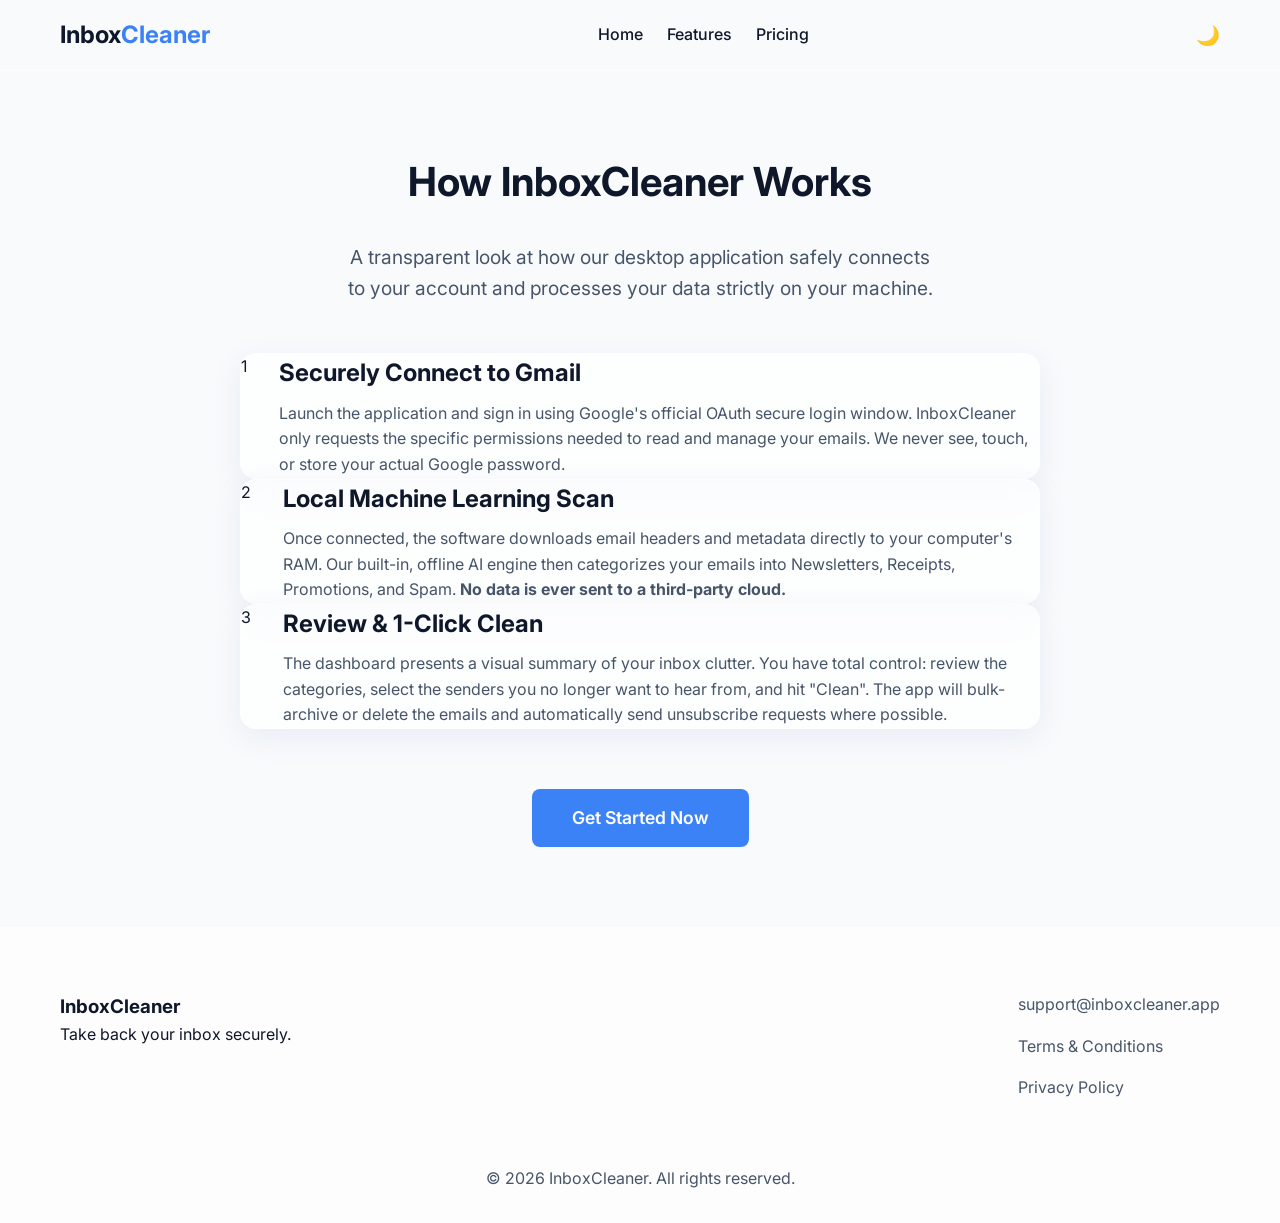
==== how.html @ 6bdd6418 "first commit" ====
<!DOCTYPE html>
<html lang="en">
<head>
    <meta charset="UTF-8">
    <meta name="viewport" content="width=device-width, initial-scale=1.0">
    <title>How It Works | InboxCleaner</title>
    <meta name="description" content="Learn how InboxCleaner securely and locally scans your Gmail to help you declutter your inbox.">
    <link rel="preconnect" href="https://fonts.googleapis.com">
    <link rel="preconnect" href="https://fonts.gstatic.com" crossorigin>
    <link href="https://fonts.googleapis.com/css2?family=Inter:wght@300;400;600;700&display=swap" rel="stylesheet">
    <link rel="stylesheet" href="styles.css">
</head>
<body>
    <nav class="navbar">
        <div class="container nav-container">
            <a href="index.html" class="logo">Inbox<span>Cleaner</span></a>
            <div class="nav-links">
                <a href="index.html">Home</a>
                <a href="index.html#features">Features</a>
                <a href="index.html#pricing">Pricing</a>
            </div>
            <button id="theme-toggle" aria-label="Toggle Dark Mode">🌙</button>
        </div>
    </nav>

    <main class="section" style="padding-top: 150px; min-height: 80vh;">
        <div class="container">
            <h1 class="section-title animate-on-scroll">How InboxCleaner Works</h1>
            <p class="text-center animate-on-scroll" style="margin-top: -20px; margin-bottom: 50px; color: var(--text-muted); font-size: 1.2rem; max-width: 600px; margin-left: auto; margin-right: auto;">
                A transparent look at how our desktop application safely connects to your account and processes your data strictly on your machine.
            </p>

            <div class="steps-grid" style="grid-template-columns: 1fr; max-width: 800px; margin: 0 auto; gap: 3rem;">
                
                <div class="card glass animate-on-scroll" style="display: flex; gap: 2rem; align-items: flex-start; text-align: left;">
                    <div class="step-number" style="margin: 0; flex-shrink: 0;">1</div>
                    <div>
                        <h3 style="font-size: 1.5rem; margin-bottom: 0.5rem;">Securely Connect to Gmail</h3>
                        <p style="color: var(--text-muted); line-height: 1.6;">
                            Launch the application and sign in using Google's official OAuth secure login window. InboxCleaner only requests the specific permissions needed to read and manage your emails. We never see, touch, or store your actual Google password.
                        </p>
                    </div>
                </div>

                <div class="card glass animate-on-scroll" style="display: flex; gap: 2rem; align-items: flex-start; text-align: left;">
                    <div class="step-number" style="margin: 0; flex-shrink: 0;">2</div>
                    <div>
                        <h3 style="font-size: 1.5rem; margin-bottom: 0.5rem;">Local Machine Learning Scan</h3>
                        <p style="color: var(--text-muted); line-height: 1.6;">
                            Once connected, the software downloads email headers and metadata directly to your computer's RAM. Our built-in, offline AI engine then categorizes your emails into Newsletters, Receipts, Promotions, and Spam. <strong>No data is ever sent to a third-party cloud.</strong>
                        </p>
                    </div>
                </div>

                <div class="card glass animate-on-scroll" style="display: flex; gap: 2rem; align-items: flex-start; text-align: left;">
                    <div class="step-number" style="margin: 0; flex-shrink: 0;">3</div>
                    <div>
                        <h3 style="font-size: 1.5rem; margin-bottom: 0.5rem;">Review & 1-Click Clean</h3>
                        <p style="color: var(--text-muted); line-height: 1.6;">
                            The dashboard presents a visual summary of your inbox clutter. You have total control: review the categories, select the senders you no longer want to hear from, and hit "Clean". The app will bulk-archive or delete the emails and automatically send unsubscribe requests where possible.
                        </p>
                    </div>
                </div>

            </div>

            <div class="text-center animate-on-scroll" style="margin-top: 60px;">
                <a href="https://yourname.gumroad.com/l/inboxcleaner" target="_blank" class="btn btn-primary" style="font-size: 1.1rem; padding: 15px 40px;">Get Started Now</a>
            </div>

        </div>
    </main>

    <footer class="footer">
        <div class="container">
            <div class="footer-content">
                <div class="footer-brand">
                    <h3>Inbox<span>Cleaner</span></h3>
                    <p>Take back your inbox securely.</p>
                </div>
                <div class="footer-links">
                    <a href="mailto:support@inboxcleaner.app">support@inboxcleaner.app</a>
                    <a href="terms.html">Terms & Conditions</a>
                    <a href="terms.html#privacy">Privacy Policy</a>
                </div>
            </div>
            <div class="footer-bottom">
                <p>&copy; 2026 InboxCleaner. All rights reserved.</p>
            </div>
        </div>
    </footer>

    <script src="script.js"></script>
</body>
</html>
---- styles.css ----
:root {
    --bg-color: #f8fafc;
    --text-color: #0f172a;
    --text-muted: #475569;
    --primary-color: #3b82f6;
    --primary-hover: #2563eb;
    --card-bg: rgba(255, 255, 255, 0.7);
    --card-border: rgba(255, 255, 255, 0.5);
    --glass-shadow: 0 8px 32px 0 rgba(31, 38, 135, 0.07);
    --nav-bg: rgba(248, 250, 252, 0.8);
    --input-bg: #ffffff;
    --input-border: #cbd5e1;
    --transition: all 0.3s ease;
}

[data-theme="dark"] {
    --bg-color: #0f172a;
    --text-color: #f8fafc;
    --text-muted: #94a3b8;
    --primary-color: #60a5fa;
    --primary-hover: #3b82f6;
    --card-bg: rgba(30, 41, 59, 0.7);
    --card-border: rgba(255, 255, 255, 0.1);
    --glass-shadow: 0 8px 32px 0 rgba(0, 0, 0, 0.3);
    --nav-bg: rgba(15, 23, 42, 0.8);
    --input-bg: #1e293b;
    --input-border: #334155;
}

* { margin: 0; padding: 0; box-sizing: border-box; }

html { scroll-behavior: smooth; }

body {
    font-family: 'Inter', sans-serif;
    background-color: var(--bg-color);
    color: var(--text-color);
    line-height: 1.6;
    transition: background-color 0.3s, color 0.3s;
    overflow-x: hidden;
}

a { text-decoration: none; color: inherit; }

.container {
    max-width: 1200px;
    margin: 0 auto;
    padding: 0 20px;
}

.section { padding: 80px 0; }
.text-center { text-align: center; }

.section-title {
    text-align: center;
    font-size: 2.5rem;
    margin-bottom: 3rem;
    font-weight: 700;
}

.glass {
    background: var(--card-bg);
    backdrop-filter: blur(12px);
    -webkit-backdrop-filter: blur(12px);
    border: 1px solid var(--card-border);
    border-radius: 16px;
    box-shadow: var(--glass-shadow);
}

.btn {
    display: inline-block;
    padding: 12px 28px;
    border-radius: 8px;
    font-weight: 600;
    cursor: pointer;
    transition: var(--transition);
    border: none;
    font-size: 1rem;
    text-align: center;
}

.btn-primary { background-color: var(--primary-color); color: #ffffff; }
.btn-primary:hover { background-color: var(--primary-hover); transform: translateY(-2px); }
.btn-secondary { background-color: transparent; color: var(--text-color); border: 1px solid var(--text-color); }
.btn-secondary:hover { background-color: var(--text-color); color: var(--bg-color); }
.full-width { width: 100%; display: block; }

.navbar {
    position: fixed;
    top: 0;
    width: 100%;
    background: var(--nav-bg);
    backdrop-filter: blur(10px);
    z-index: 1000;
    border-bottom: 1px solid var(--card-border);
}

.nav-container { display: flex; justify-content: space-between; align-items: center; height: 70px; }
.logo { font-size: 1.5rem; font-weight: 700; }
.logo span { color: var(--primary-color); }
.nav-links a { margin-left: 20px; font-weight: 500; transition: color 0.2s; }
.nav-links a:hover { color: var(--primary-color); }
#theme-toggle { background: none; border: none; font-size: 1.2rem; cursor: pointer; margin-left: 20px; }

.hero { padding-top: 150px; text-align: center; min-height: 80vh; display: flex; align-items: center; }
.hero h1 { font-size: 3.5rem; font-weight: 800; margin-bottom: 1.5rem; background: linear-gradient(135deg, var(--text-color), var(--primary-color)); -webkit-background-clip: text; -webkit-text-fill-color: transparent; }
.hero p { font-size: 1.25rem; color: var(--text-muted); max-width: 600px; margin: 0 auto 2.5rem; }
.hero-buttons { display: flex; gap: 1rem; justify-content: center; }

.browser-mockup { max-width: 900px; margin: 0 auto; border-radius: 12px; overflow: hidden; }
.mockup-header { background: rgba(0,0,0,0.1); padding: 10px 15px; display: flex; gap: 8px; }
.dot { width: 12px; height: 12px; border-radius: 50%; }
.dot.red { background: #ff5f56; } .dot.yellow { background: #ffbd2e; } .dot.green { background: #27c93f; }
.mockup-body { padding: 40px; min-height: 400px; display: flex; align-items: center; justify-content: center; text-align: center; color: var(--text-muted); }

.privacy-banner { background-color: var(--primary-color); color: white; padding: 40px 0; text-align: center; }

.grid { display: grid; grid-template-columns: repeat(auto-fit, minmax(300px, 1fr)); gap: 2rem; }
.features .card { padding: 2rem; transition: transform 0.3s ease; }
.features .card:hover { transform: translateY(-5px); }
.features h3 { margin-bottom: 1rem; font-size: 1.25rem; }
.features p { color: var(--text-muted); }

.pricing-card { max-width: 400px; margin: 0 auto; padding: 3rem 2rem; text-align: center; }
.price { font-size: 4rem; font-weight: 800; margin: 1.5rem 0; color: var(--primary-color); }
.pricing-features { list-style: none; margin: 2rem 0; text-align: left; }
.pricing-features li { margin-bottom: 1rem; color: var(--text-muted); }

/* Forms */
.contact-form { max-width: 600px; margin: 0 auto; padding: 2rem; }
.form-group { margin-bottom: 1.5rem; }
.form-group label { display: block; margin-bottom: 0.5rem; font-weight: 500; }
.form-group input, .form-group textarea, .form-group select { width: 100%; padding: 12px; border-radius: 8px; border: 1px solid var(--input-border); background: var(--input-bg); color: var(--text-color); font-family: inherit; transition: var(--transition); }
.form-group input:focus, .form-group textarea:focus, .form-group select:focus { outline: none; border-color: var(--primary-color); box-shadow: 0 0 0 2px rgba(59, 130, 246, 0.2); }

/* Legal Content styling */
.legal-content h2 { margin: 2rem 0 1rem; font-size: 1.5rem; color: var(--primary-color); }
.legal-content p, .legal-content ul { margin-bottom: 1rem; color: var(--text-muted); line-height: 1.8; }
.legal-content ul { padding-left: 2rem; }
.legal-content li { margin-bottom: 0.5rem; }

/* Footer */
.footer { background: var(--card-bg); border-top: 1px solid var(--card-border); padding: 4rem 0 2rem; }
.footer-content { display: flex; justify-content: space-between; flex-wrap: wrap; gap: 2rem; margin-bottom: 2rem; }
.footer-links { display: flex; flex-direction: column; gap: 1rem; }
.footer-links a { color: var(--text-muted); transition: color 0.2s; }
.footer-links a:hover { color: var(--primary-color); }
.footer-bottom { text-align: center; color: var(--text-muted); padding-top: 2rem; border-top: 1px solid var(--card-border); }

/* Animations */
.animate-on-scroll { opacity: 0; transform: translateY(30px); transition: opacity 0.6s ease-out, transform 0.6s ease-out; }
.animate-on-scroll.visible { opacity: 1; transform: translateY(0); }

/* Responsive */
@media (max-width: 768px) {
    .nav-links { display: none; }
    .hero h1 { font-size: 2.5rem; }
    .hero-buttons { flex-direction: column; }
    .footer-content { flex-direction: column; text-align: center; }
}
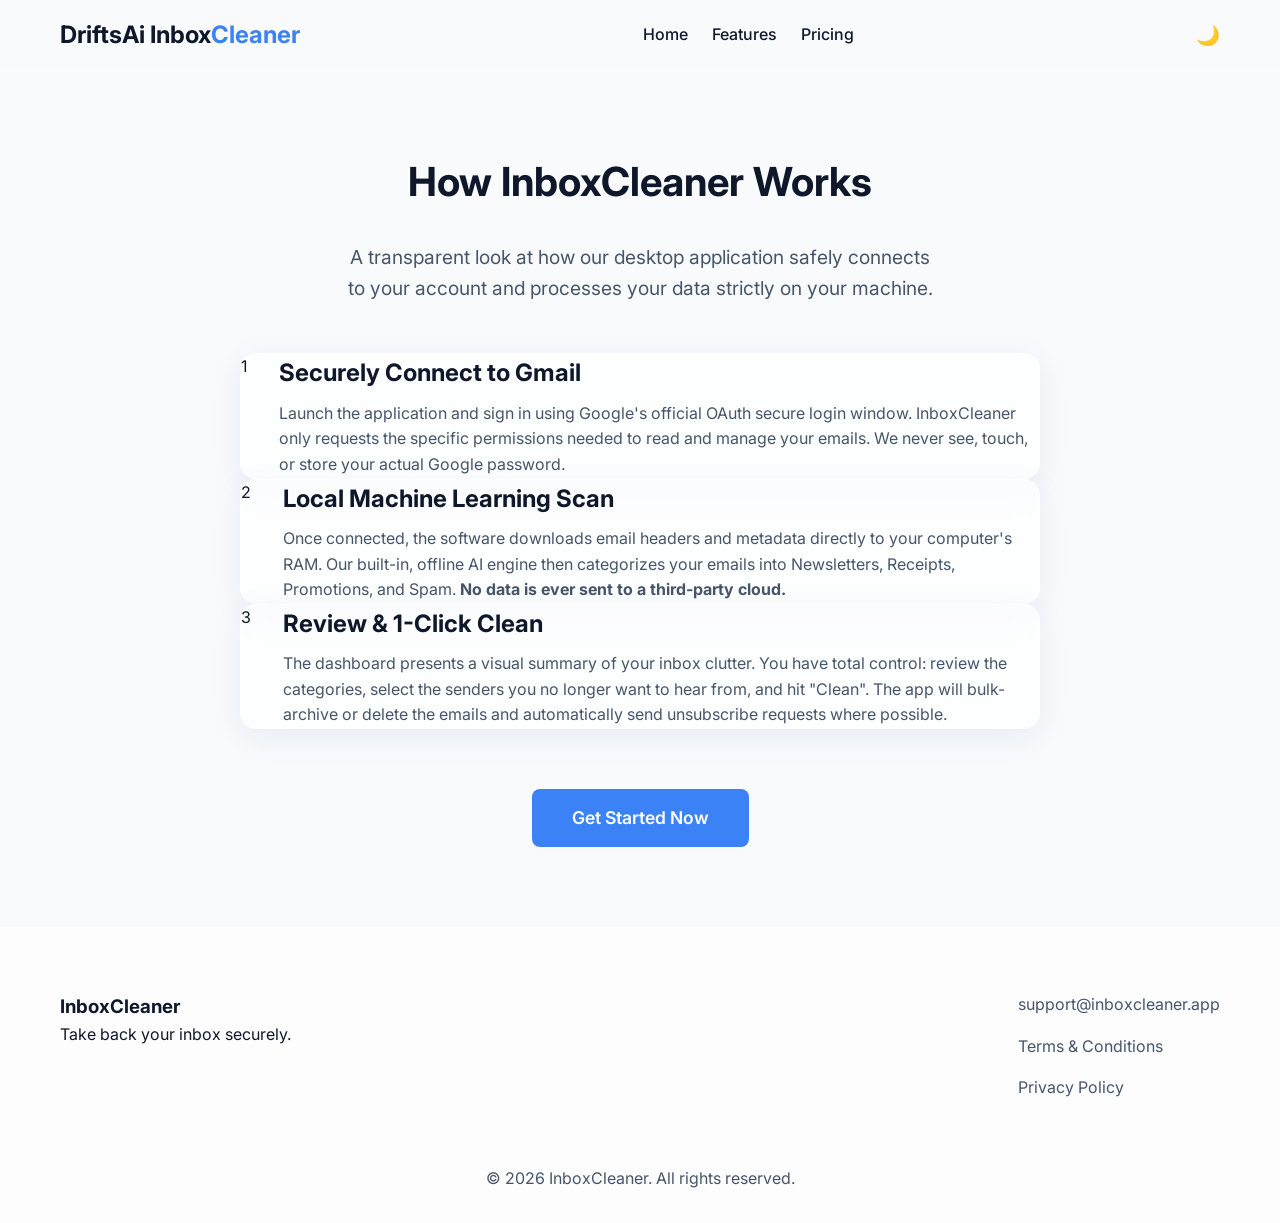
==== commit 3f4219b0: "Initial commit for Driftsai InboxCleaner" ====
--- a/how.html
+++ b/how.html
@@ -3,7 +3,7 @@
 <head>
     <meta charset="UTF-8">
     <meta name="viewport" content="width=device-width, initial-scale=1.0">
-    <title>How It Works | InboxCleaner</title>
+    <title>How It Works | DriftsAi InboxCleaner</title>
     <meta name="description" content="Learn how InboxCleaner securely and locally scans your Gmail to help you declutter your inbox.">
     <link rel="preconnect" href="https://fonts.googleapis.com">
     <link rel="preconnect" href="https://fonts.gstatic.com" crossorigin>
@@ -13,7 +13,7 @@
 <body>
     <nav class="navbar">
         <div class="container nav-container">
-            <a href="index.html" class="logo">Inbox<span>Cleaner</span></a>
+            <a href="index.html" class="logo">DriftsAi Inbox<span>Cleaner</span></a>
             <div class="nav-links">
                 <a href="index.html">Home</a>
                 <a href="index.html#features">Features</a>
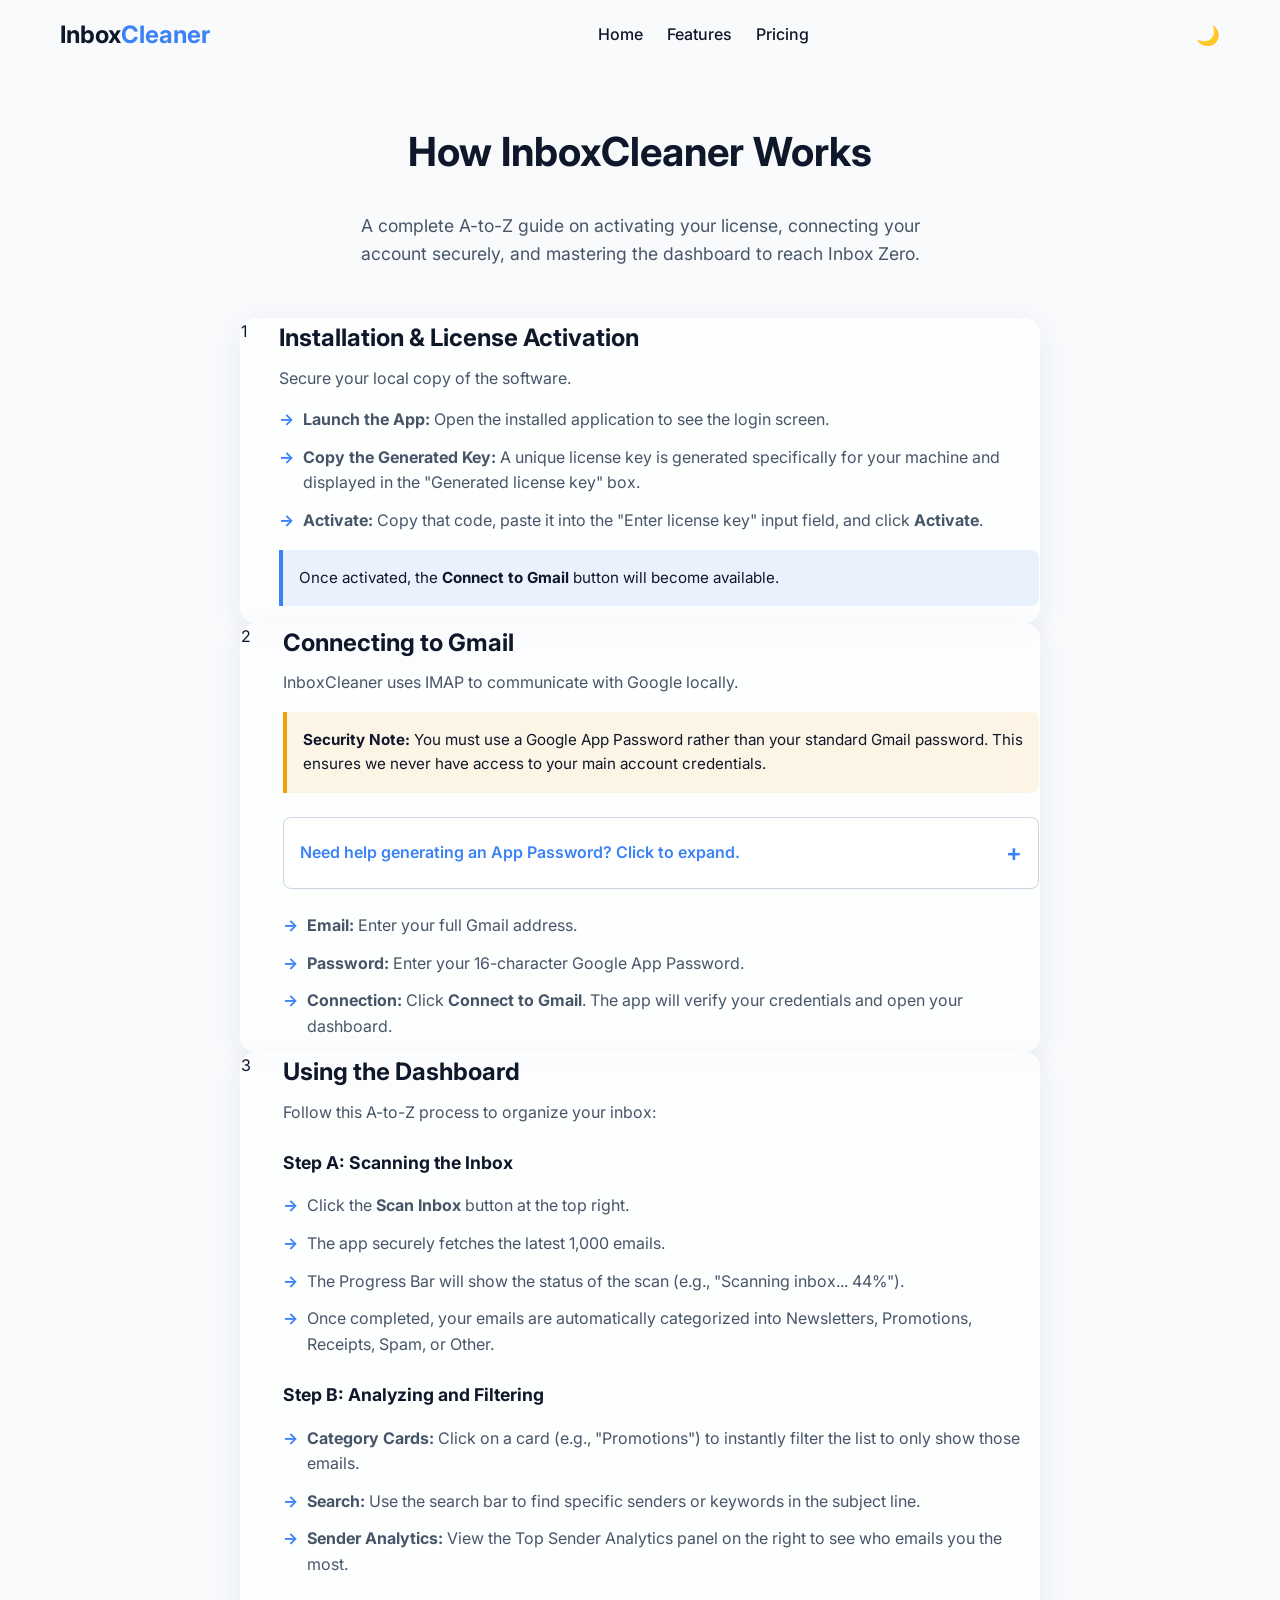
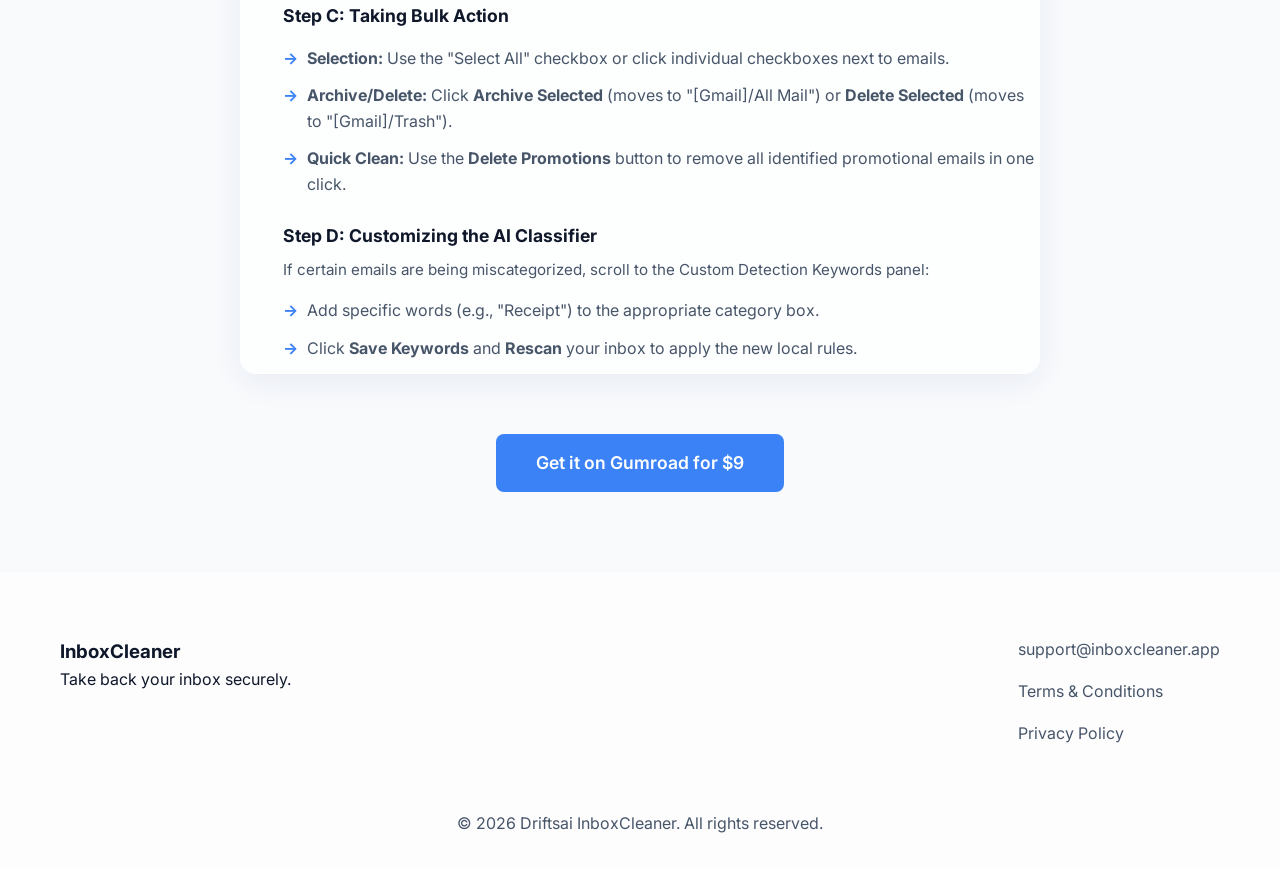
==== commit e2d13588: "Initial commit for Driftsai InboxCleaner" ====
--- a/how.html
+++ b/how.html
@@ -3,17 +3,91 @@
 <head>
     <meta charset="UTF-8">
     <meta name="viewport" content="width=device-width, initial-scale=1.0">
-    <title>How It Works | DriftsAi InboxCleaner</title>
-    <meta name="description" content="Learn how InboxCleaner securely and locally scans your Gmail to help you declutter your inbox.">
+    <title>How It Works | InboxCleaner</title>
+    <meta name="description" content="Step-by-step guide on how to install, connect, and clean your Gmail with InboxCleaner.">
     <link rel="preconnect" href="https://fonts.googleapis.com">
     <link rel="preconnect" href="https://fonts.gstatic.com" crossorigin>
     <link href="https://fonts.googleapis.com/css2?family=Inter:wght@300;400;600;700&display=swap" rel="stylesheet">
     <link rel="stylesheet" href="styles.css">
+    <style>
+        /* Extra styles specifically for the documentation lists */
+        .doc-list {
+            list-style: none;
+            padding-left: 0;
+            margin-top: 1rem;
+        }
+        .doc-list li {
+            position: relative;
+            padding-left: 1.5rem;
+            margin-bottom: 0.75rem;
+            color: var(--text-muted);
+            line-height: 1.6;
+        }
+        .doc-list li::before {
+            content: "→";
+            position: absolute;
+            left: 0;
+            color: var(--primary-color);
+            font-weight: bold;
+        }
+        .highlight-box {
+            background: rgba(59, 130, 246, 0.1);
+            border-left: 4px solid var(--primary-color);
+            padding: 1rem;
+            margin: 1rem 0;
+            border-radius: 0 8px 8px 0;
+            font-size: 0.95rem;
+            color: var(--text-color);
+        }
+        .step-letter {
+            font-weight: 700;
+            color: var(--text-color);
+            display: block;
+            margin-top: 1.5rem;
+            margin-bottom: 0.5rem;
+            font-size: 1.1rem;
+        }
+        
+        /* App Password Collapsible Guide */
+        details.app-password-guide {
+            background: var(--input-bg);
+            border: 1px solid var(--input-border);
+            border-radius: 8px;
+            padding: 1rem;
+            margin: 1.5rem 0;
+            transition: all 0.3s ease;
+        }
+        details.app-password-guide summary {
+            font-weight: 600;
+            color: var(--primary-color);
+            cursor: pointer;
+            outline: none;
+            list-style: none;
+            display: flex;
+            align-items: center;
+            justify-content: space-between;
+        }
+        details.app-password-guide summary::-webkit-details-marker {
+            display: none;
+        }
+        details.app-password-guide summary::after {
+            content: '+';
+            font-size: 1.5rem;
+            transition: transform 0.3s ease;
+        }
+        details.app-password-guide[open] summary::after {
+            transform: rotate(45deg);
+        }
+        details.app-password-guide[open] {
+            border-color: var(--primary-color);
+            box-shadow: 0 4px 12px rgba(59, 130, 246, 0.1);
+        }
+    </style>
 </head>
 <body>
     <nav class="navbar">
         <div class="container nav-container">
-            <a href="index.html" class="logo">DriftsAi Inbox<span>Cleaner</span></a>
+            <a href="index.html" class="logo">Inbox<span>Cleaner</span></a>
             <div class="nav-links">
                 <a href="index.html">Home</a>
                 <a href="index.html#features">Features</a>
@@ -23,49 +97,106 @@
         </div>
     </nav>
 
-    <main class="section" style="padding-top: 150px; min-height: 80vh;">
+    <main class="section" style="padding-top: 120px; min-height: 80vh;">
         <div class="container">
             <h1 class="section-title animate-on-scroll">How InboxCleaner Works</h1>
-            <p class="text-center animate-on-scroll" style="margin-top: -20px; margin-bottom: 50px; color: var(--text-muted); font-size: 1.2rem; max-width: 600px; margin-left: auto; margin-right: auto;">
-                A transparent look at how our desktop application safely connects to your account and processes your data strictly on your machine.
+            <p class="text-center animate-on-scroll" style="margin-top: -20px; margin-bottom: 50px; color: var(--text-muted); font-size: 1.1rem; max-width: 600px; margin-left: auto; margin-right: auto;">
+                A complete A-to-Z guide on activating your license, connecting your account securely, and mastering the dashboard to reach Inbox Zero.
             </p>
 
-            <div class="steps-grid" style="grid-template-columns: 1fr; max-width: 800px; margin: 0 auto; gap: 3rem;">
+            <div class="steps-grid" style="grid-template-columns: 1fr; max-width: 800px; margin: 0 auto; gap: 2.5rem;">
                 
                 <div class="card glass animate-on-scroll" style="display: flex; gap: 2rem; align-items: flex-start; text-align: left;">
                     <div class="step-number" style="margin: 0; flex-shrink: 0;">1</div>
-                    <div>
-                        <h3 style="font-size: 1.5rem; margin-bottom: 0.5rem;">Securely Connect to Gmail</h3>
-                        <p style="color: var(--text-muted); line-height: 1.6;">
-                            Launch the application and sign in using Google's official OAuth secure login window. InboxCleaner only requests the specific permissions needed to read and manage your emails. We never see, touch, or store your actual Google password.
-                        </p>
+                    <div style="width: 100%;">
+                        <h3 style="font-size: 1.5rem; margin-bottom: 0.5rem;">Installation & License Activation</h3>
+                        <p style="color: var(--text-muted);">Secure your local copy of the software.</p>
+                        <ul class="doc-list">
+                            <li><strong>Launch the App:</strong> Open the installed application to see the login screen.</li>
+                            <li><strong>Copy the Generated Key:</strong> A unique license key is generated specifically for your machine and displayed in the "Generated license key" box.</li>
+                            <li><strong>Activate:</strong> Copy that code, paste it into the "Enter license key" input field, and click <strong>Activate</strong>.</li>
+                        </ul>
+                        <div class="highlight-box">
+                            Once activated, the <strong>Connect to Gmail</strong> button will become available.
+                        </div>
                     </div>
                 </div>
 
                 <div class="card glass animate-on-scroll" style="display: flex; gap: 2rem; align-items: flex-start; text-align: left;">
                     <div class="step-number" style="margin: 0; flex-shrink: 0;">2</div>
-                    <div>
-                        <h3 style="font-size: 1.5rem; margin-bottom: 0.5rem;">Local Machine Learning Scan</h3>
-                        <p style="color: var(--text-muted); line-height: 1.6;">
-                            Once connected, the software downloads email headers and metadata directly to your computer's RAM. Our built-in, offline AI engine then categorizes your emails into Newsletters, Receipts, Promotions, and Spam. <strong>No data is ever sent to a third-party cloud.</strong>
-                        </p>
+                    <div style="width: 100%;">
+                        <h3 style="font-size: 1.5rem; margin-bottom: 0.5rem;">Connecting to Gmail</h3>
+                        <p style="color: var(--text-muted);">InboxCleaner uses IMAP to communicate with Google locally.</p>
+                        
+                        <div class="highlight-box" style="border-left-color: #f59e0b; background: rgba(245, 158, 11, 0.1);">
+                            <strong>Security Note:</strong> You must use a Google App Password rather than your standard Gmail password. This ensures we never have access to your main account credentials.
+                        </div>
+
+                        <details class="app-password-guide">
+                            <summary>Need help generating an App Password? Click to expand.</summary>
+                            <div style="margin-top: 1rem; padding-top: 1rem; border-top: 1px solid var(--input-border);">
+                                <p style="color: var(--text-color); margin-bottom: 1rem; font-weight: 500;">Google requires a unique 16-digit password for desktop applications. It takes 60 seconds to create:</p>
+                                <ol style="padding-left: 1.5rem; color: var(--text-muted); line-height: 1.8; margin-bottom: 1rem;">
+                                    <li style="margin-bottom: 0.5rem;">Go to your <a href="https://myaccount.google.com/security" target="_blank" style="color: var(--primary-color); text-decoration: underline;">Google Account Security</a> page.</li>
+                                    <li style="margin-bottom: 0.5rem;">Scroll down to "How you sign in to Google" and ensure <strong>2-Step Verification</strong> is turned ON.</li>
+                                    <li style="margin-bottom: 0.5rem;">In the search bar at the very top of the Google settings page, type <strong>"App passwords"</strong> and click the matching result.</li>
+                                    <li style="margin-bottom: 0.5rem;">Enter a name for the app (e.g., <em>"InboxCleaner"</em>) and click <strong>Create</strong>.</li>
+                                    <li style="margin-bottom: 0.5rem;">Google will display a 16-character password in a pop-up window.</li>
+                                    <li style="margin-bottom: 0.5rem;"><strong>Copy this password</strong> (ignoring spaces) and paste it into the InboxCleaner login screen.</li>
+                                </ol>
+                                
+                            </div>
+                        </details>
+
+                        <ul class="doc-list">
+                            <li><strong>Email:</strong> Enter your full Gmail address.</li>
+                            <li><strong>Password:</strong> Enter your 16-character Google App Password.</li>
+                            <li><strong>Connection:</strong> Click <strong>Connect to Gmail</strong>. The app will verify your credentials and open your dashboard.</li>
+                        </ul>
                     </div>
                 </div>
 
                 <div class="card glass animate-on-scroll" style="display: flex; gap: 2rem; align-items: flex-start; text-align: left;">
                     <div class="step-number" style="margin: 0; flex-shrink: 0;">3</div>
-                    <div>
-                        <h3 style="font-size: 1.5rem; margin-bottom: 0.5rem;">Review & 1-Click Clean</h3>
-                        <p style="color: var(--text-muted); line-height: 1.6;">
-                            The dashboard presents a visual summary of your inbox clutter. You have total control: review the categories, select the senders you no longer want to hear from, and hit "Clean". The app will bulk-archive or delete the emails and automatically send unsubscribe requests where possible.
-                        </p>
+                    <div style="width: 100%;">
+                        <h3 style="font-size: 1.5rem; margin-bottom: 0.5rem;">Using the Dashboard</h3>
+                        <p style="color: var(--text-muted);">Follow this A-to-Z process to organize your inbox:</p>
+                        
+                        <span class="step-letter">Step A: Scanning the Inbox</span>
+                        <ul class="doc-list">
+                            <li>Click the <strong>Scan Inbox</strong> button at the top right.</li>
+                            <li>The app securely fetches the latest 1,000 emails.</li>
+                            <li>The Progress Bar will show the status of the scan (e.g., "Scanning inbox... 44%").</li>
+                            <li>Once completed, your emails are automatically categorized into Newsletters, Promotions, Receipts, Spam, or Other.</li>
+                        </ul>
+
+                        <span class="step-letter">Step B: Analyzing and Filtering</span>
+                        <ul class="doc-list">
+                            <li><strong>Category Cards:</strong> Click on a card (e.g., "Promotions") to instantly filter the list to only show those emails.</li>
+                            <li><strong>Search:</strong> Use the search bar to find specific senders or keywords in the subject line.</li>
+                            <li><strong>Sender Analytics:</strong> View the Top Sender Analytics panel on the right to see who emails you the most.</li>
+                        </ul>
+
+                        <span class="step-letter">Step C: Taking Bulk Action</span>
+                        <ul class="doc-list">
+                            <li><strong>Selection:</strong> Use the "Select All" checkbox or click individual checkboxes next to emails.</li>
+                            <li><strong>Archive/Delete:</strong> Click <strong>Archive Selected</strong> (moves to "[Gmail]/All Mail") or <strong>Delete Selected</strong> (moves to "[Gmail]/Trash").</li>
+                            <li><strong>Quick Clean:</strong> Use the <strong>Delete Promotions</strong> button to remove all identified promotional emails in one click.</li>
+                        </ul>
+
+                        <span class="step-letter">Step D: Customizing the AI Classifier</span>
+                        <p style="color: var(--text-muted); margin-bottom: 0.5rem; font-size: 0.95rem;">If certain emails are being miscategorized, scroll to the Custom Detection Keywords panel:</p>
+                        <ul class="doc-list">
+                            <li>Add specific words (e.g., "Receipt") to the appropriate category box.</li>
+                            <li>Click <strong>Save Keywords</strong> and <strong>Rescan</strong> your inbox to apply the new local rules.</li>
+                        </ul>
                     </div>
                 </div>
 
             </div>
 
             <div class="text-center animate-on-scroll" style="margin-top: 60px;">
-                <a href="https://yourname.gumroad.com/l/inboxcleaner" target="_blank" class="btn btn-primary" style="font-size: 1.1rem; padding: 15px 40px;">Get Started Now</a>
+                <a href="https://yourname.gumroad.com/l/inboxcleaner" target="_blank" class="btn btn-primary" style="font-size: 1.1rem; padding: 15px 40px;">Get it on Gumroad for $9</a>
             </div>
 
         </div>
@@ -85,7 +216,7 @@
                 </div>
             </div>
             <div class="footer-bottom">
-                <p>&copy; 2026 InboxCleaner. All rights reserved.</p>
+                <p>&copy; 2026 Driftsai InboxCleaner. All rights reserved.</p>
             </div>
         </div>
     </footer>
